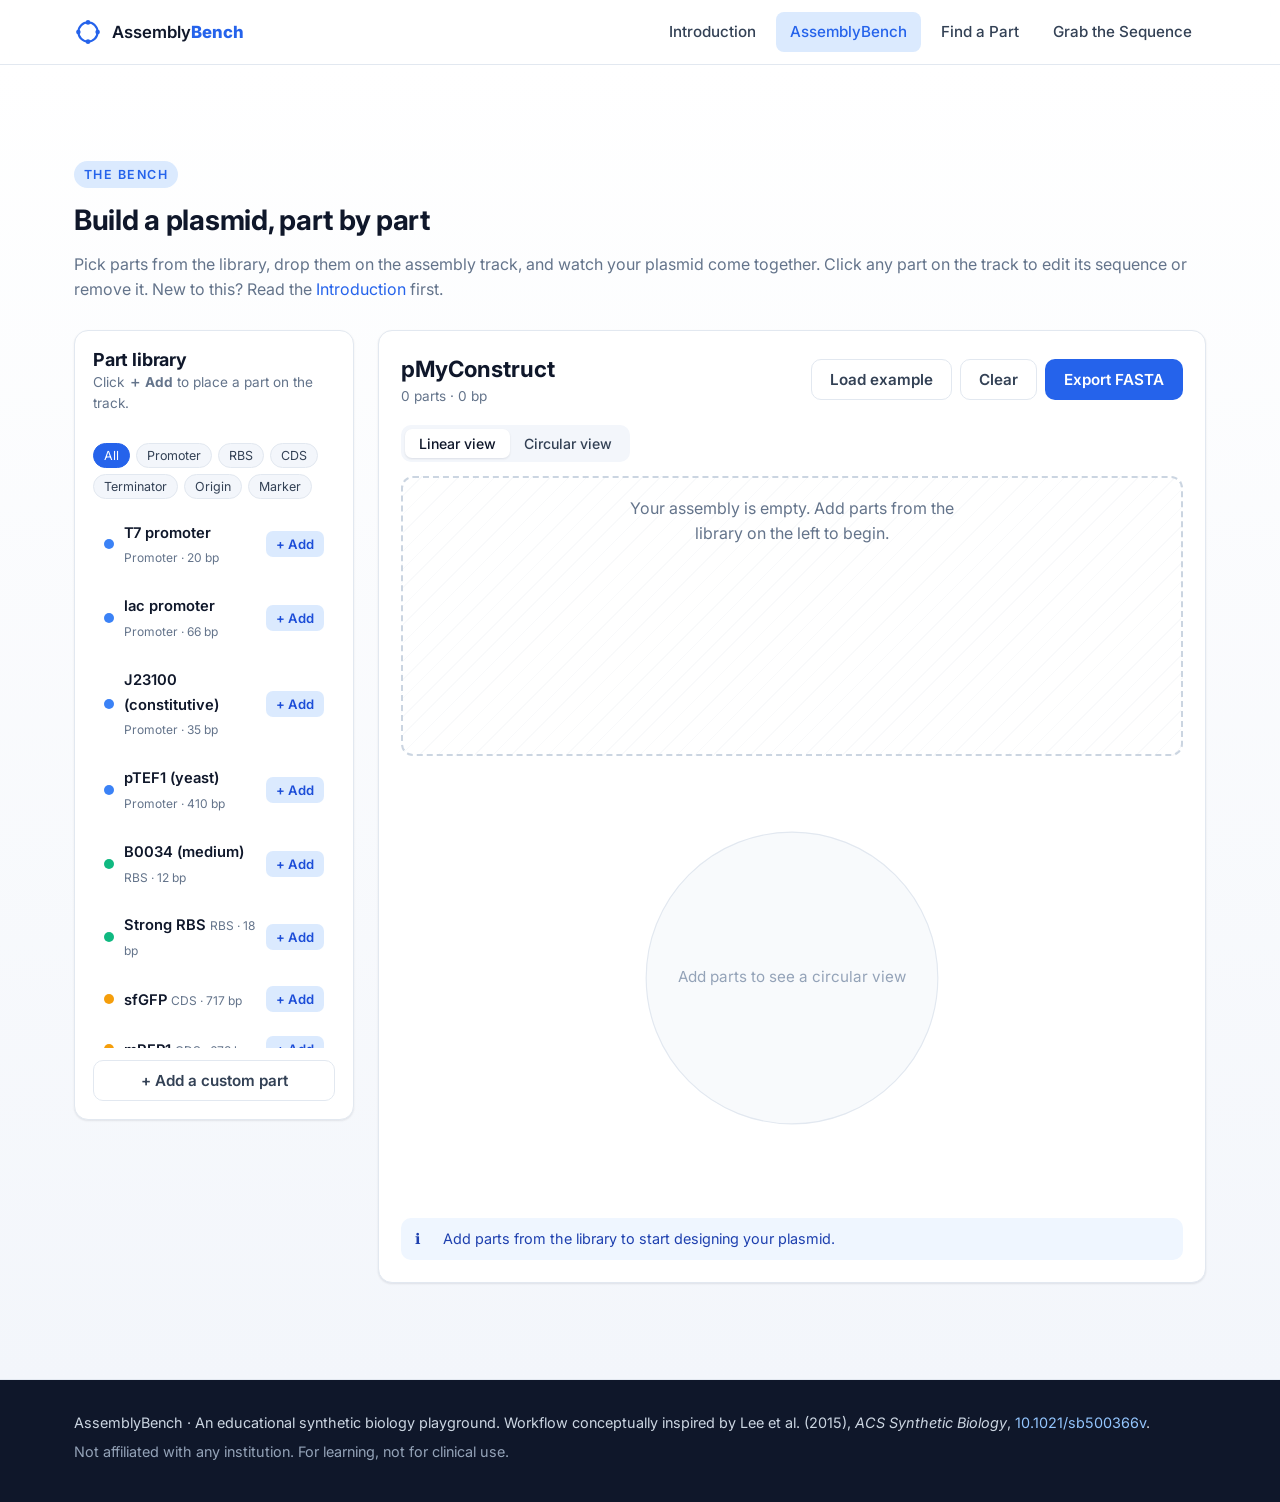
==== bench.html @ 72fb7388 "Split site into separate pages and show length in bp - Show plasmid length always in bp with a thous" ====
<!DOCTYPE html>
<html lang="en">
<head>
<meta charset="UTF-8" />
<meta name="viewport" content="width=device-width, initial-scale=1.0" />
<title>AssemblyBench — Build a plasmid</title>
<meta name="description" content="Interactive workspace for assembling a plasmid from genetic parts." />
<link rel="stylesheet" href="styles.css" />
<link rel="preconnect" href="https://fonts.googleapis.com" />
<link rel="preconnect" href="https://fonts.gstatic.com" crossorigin />
<link href="https://fonts.googleapis.com/css2?family=Inter:wght@400;500;600;700;800&family=JetBrains+Mono:wght@400;500&display=swap" rel="stylesheet" />
</head>
<body>

<header class="topnav" id="topnav">
  <div class="nav-inner">
    <a href="index.html" class="brand">
      <span class="brand-mark" aria-hidden="true">
        <svg viewBox="0 0 32 32" width="28" height="28">
          <circle cx="16" cy="16" r="11" fill="none" stroke="currentColor" stroke-width="2.5"/>
          <circle cx="16" cy="5" r="2.6" fill="currentColor"/>
          <circle cx="27" cy="16" r="2.6" fill="currentColor"/>
          <circle cx="16" cy="27" r="2.6" fill="currentColor"/>
          <circle cx="5" cy="16" r="2.6" fill="currentColor"/>
        </svg>
      </span>
      <span class="brand-text">Assembly<strong>Bench</strong></span>
    </a>
    <nav class="nav-links" aria-label="Primary">
      <a href="index.html">Introduction</a>
      <a href="bench.html" class="is-active">AssemblyBench</a>
      <a href="find.html">Find a Part</a>
      <a href="grab.html">Grab the Sequence</a>
    </nav>
    <button id="navToggle" class="nav-toggle" aria-label="Toggle menu" aria-expanded="false">
      <span></span><span></span><span></span>
    </button>
  </div>
</header>

<main>

<section class="section section-bench">
  <div class="container">
    <p class="eyebrow">The Bench</p>
    <h2>Build a plasmid, part by part</h2>
    <p class="muted">Pick parts from the library, drop them on the assembly track, and watch your plasmid come together. Click any part on the track to edit its sequence or remove it. New to this? Read the <a href="index.html">Introduction</a> first.</p>

    <div class="bench-grid">

      <aside class="bench-library" aria-label="Part library">
        <div class="library-head">
          <h3>Part library</h3>
          <p class="muted small">Click <strong>＋ Add</strong> to place a part on the track.</p>
        </div>
        <div class="library-filter">
          <button class="chip is-active" data-filter="all">All</button>
          <button class="chip" data-filter="promoter">Promoter</button>
          <button class="chip" data-filter="rbs">RBS</button>
          <button class="chip" data-filter="cds">CDS</button>
          <button class="chip" data-filter="terminator">Terminator</button>
          <button class="chip" data-filter="origin">Origin</button>
          <button class="chip" data-filter="resistance">Marker</button>
        </div>
        <ul class="library-list" id="libraryList"></ul>

        <button class="btn btn-ghost btn-block" id="addCustomBtn">+ Add a custom part</button>
      </aside>

      <section class="bench-workspace" aria-label="Assembly workspace">
        <div class="workspace-head">
          <div>
            <input id="plasmidName" class="plasmid-name" value="pMyConstruct" aria-label="Plasmid name" />
            <p class="muted small" id="plasmidStats">0 parts · 0 bp</p>
          </div>
          <div class="workspace-actions">
            <button class="btn btn-ghost" id="loadExampleBtn" title="Load a worked example">Load example</button>
            <button class="btn btn-ghost" id="clearBtn" title="Clear the track">Clear</button>
            <button class="btn btn-primary" id="exportBtn" title="Export as FASTA">Export FASTA</button>
          </div>
        </div>

        <div class="workspace-views">
          <button class="view-tab is-active" data-view="linear">Linear view</button>
          <button class="view-tab" data-view="circular">Circular view</button>
        </div>

        <div class="track-wrap" id="trackWrap">
          <div class="track" id="track" data-empty="true">
            <p class="track-empty">Your assembly is empty. Add parts from the library on the left to begin.</p>
          </div>
        </div>

        <div class="circular-wrap" id="circularWrap" hidden>
          <svg id="circularSvg" viewBox="-180 -180 360 360" role="img" aria-label="Circular plasmid view"></svg>
        </div>

        <div class="validator" id="validator" aria-live="polite"></div>
      </section>
    </div>
  </div>
</section>

</main>

<dialog id="partDialog" class="dialog">
  <form method="dialog" class="dialog-inner">
    <header class="dialog-head">
      <h3 id="dialogTitle">Part</h3>
      <button class="icon-btn" value="cancel" aria-label="Close" type="button" id="dialogClose">✕</button>
    </header>
    <div class="dialog-body">
      <label class="field">
        <span>Display name</span>
        <input id="dialogName" type="text" />
      </label>
      <label class="field">
        <span>Part type</span>
        <select id="dialogType">
          <option value="promoter">Promoter</option>
          <option value="rbs">RBS</option>
          <option value="cds">CDS (coding sequence)</option>
          <option value="terminator">Terminator</option>
          <option value="origin">Origin of replication</option>
          <option value="resistance">Resistance marker</option>
          <option value="other">Other / spacer</option>
        </select>
      </label>
      <label class="field">
        <span>DNA sequence (A/T/G/C, others ignored)</span>
        <textarea id="dialogSeq" rows="8" spellcheck="false" placeholder="Paste a FASTA or raw sequence. Headers (lines starting with &gt;) are stripped automatically."></textarea>
        <span class="field-hint" id="dialogSeqHint">0 bp</span>
      </label>
    </div>
    <footer class="dialog-foot">
      <button class="btn btn-danger" type="button" id="dialogDelete">Remove from track</button>
      <span class="spacer"></span>
      <button class="btn btn-ghost" type="button" id="dialogCancel">Cancel</button>
      <button class="btn btn-primary" type="button" id="dialogSave">Save</button>
    </footer>
  </form>
</dialog>

<footer class="site-footer">
  <div class="container footer-inner">
    <p>
      AssemblyBench · An educational synthetic biology playground.
      Workflow conceptually inspired by Lee et&nbsp;al. (2015), <em>ACS Synthetic Biology</em>,
      <a href="https://pubs.acs.org/doi/10.1021/sb500366v" target="_blank" rel="noopener">10.1021/sb500366v</a>.
    </p>
    <p class="muted small">Not affiliated with any institution. For learning, not for clinical use.</p>
  </div>
</footer>

<div id="tooltip" class="tooltip" role="tooltip"></div>

<script src="nav.js"></script>
<script src="parts.js"></script>
<script src="app.js"></script>
</body>
</html>
---- styles.css ----
/* ==========================================================
   AssemblyBench — Styles
   ========================================================== */

:root {
  --bg: #fbfcfe;
  --bg-soft: #f3f6fb;
  --bg-card: #ffffff;
  --ink: #0f172a;
  --ink-2: #334155;
  --muted: #64748b;
  --line: #e2e8f0;
  --line-2: #cbd5e1;

  --brand: #2563eb;
  --brand-dark: #1d4ed8;
  --brand-soft: #dbeafe;
  --accent: #14b8a6;

  --promoter: #3b82f6;
  --rbs: #10b981;
  --cds: #f59e0b;
  --terminator: #ef4444;
  --origin: #8b5cf6;
  --resistance: #06b6d4;
  --other: #94a3b8;

  --shadow-sm: 0 1px 2px rgba(15,23,42,.06), 0 1px 3px rgba(15,23,42,.04);
  --shadow-md: 0 4px 10px rgba(15,23,42,.06), 0 2px 6px rgba(15,23,42,.04);
  --shadow-lg: 0 18px 40px -10px rgba(15,23,42,.18), 0 6px 16px rgba(15,23,42,.06);

  --radius: 14px;
  --radius-sm: 10px;

  --font-sans: 'Inter', system-ui, -apple-system, 'Segoe UI', Roboto, sans-serif;
  --font-mono: 'JetBrains Mono', ui-monospace, SFMono-Regular, Menlo, monospace;
}

* { box-sizing: border-box; }
html, body { margin: 0; padding: 0; }
html { scroll-behavior: smooth; scroll-padding-top: 72px; }

body {
  font-family: var(--font-sans);
  color: var(--ink);
  background: var(--bg);
  line-height: 1.55;
  -webkit-font-smoothing: antialiased;
}

a { color: var(--brand); text-decoration: none; }
a:hover { text-decoration: underline; }

h1, h2, h3, h4 { font-weight: 700; letter-spacing: -0.01em; line-height: 1.2; color: var(--ink); }
h1 { font-size: clamp(2rem, 3.6vw, 3rem); margin: 0 0 1rem; letter-spacing: -0.02em; }
h2 { font-size: clamp(1.6rem, 2.2vw, 2.1rem); margin: 0 0 .9rem; }
h3 { font-size: 1.12rem; margin: 0 0 .4rem; }
h4 { font-size: .95rem; margin: 0 0 .25rem; }
p { margin: 0 0 .9rem; color: var(--ink-2); }
.muted { color: var(--muted); }
.small { font-size: .85rem; }

code, pre { font-family: var(--font-mono); font-size: .9em; }
code { background: var(--bg-soft); padding: 1px 6px; border-radius: 5px; }

.container { max-width: 1180px; margin: 0 auto; padding: 0 24px; }

.eyebrow {
  display: inline-block;
  font-size: .78rem;
  font-weight: 600;
  letter-spacing: .12em;
  text-transform: uppercase;
  color: var(--brand);
  background: var(--brand-soft);
  padding: 4px 10px;
  border-radius: 999px;
  margin: 0 0 1rem;
}

/* ============ NAV ============ */
.topnav {
  position: sticky;
  top: 0;
  z-index: 50;
  background: rgba(255,255,255,.85);
  backdrop-filter: saturate(180%) blur(10px);
  -webkit-backdrop-filter: saturate(180%) blur(10px);
  border-bottom: 1px solid var(--line);
}
.nav-inner {
  max-width: 1180px;
  margin: 0 auto;
  padding: 12px 24px;
  display: flex;
  align-items: center;
  gap: 24px;
}
.brand {
  display: inline-flex;
  align-items: center;
  gap: 10px;
  color: var(--ink);
  font-weight: 600;
  font-size: 1.05rem;
}
.brand:hover { text-decoration: none; }
.brand-mark { color: var(--brand); display: inline-flex; }
.brand-text strong { color: var(--brand); font-weight: 800; }
.nav-links {
  margin-left: auto;
  display: flex;
  gap: 6px;
  flex-wrap: wrap;
}
.nav-links a {
  color: var(--ink-2);
  padding: 8px 14px;
  border-radius: 8px;
  font-weight: 500;
  font-size: .95rem;
}
.nav-links a:hover { background: var(--bg-soft); text-decoration: none; color: var(--ink); }
.nav-links a.is-active { color: var(--brand); background: var(--brand-soft); }

.nav-toggle {
  display: none;
  background: none;
  border: 0;
  width: 40px;
  height: 40px;
  flex-direction: column;
  justify-content: center;
  gap: 5px;
  cursor: pointer;
  padding: 0 8px;
}
.nav-toggle span { display: block; height: 2px; background: var(--ink); border-radius: 2px; }

@media (max-width: 820px) {
  .nav-toggle { display: inline-flex; margin-left: auto; }
  .nav-links {
    position: absolute;
    top: 100%;
    left: 0;
    right: 0;
    background: #fff;
    flex-direction: column;
    gap: 0;
    padding: 8px 16px 14px;
    border-bottom: 1px solid var(--line);
    display: none;
  }
  .nav-links.is-open { display: flex; }
  .nav-links a { padding: 10px 12px; }
}

/* ============ SECTIONS ============ */
.section {
  padding: 96px 0;
  border-bottom: 1px solid var(--line);
}
.section-soft { background: var(--bg-soft); }
.section-intro {
  padding-top: 64px;
  background:
    radial-gradient(1200px 600px at 80% -10%, #e9f1ff 0%, transparent 60%),
    radial-gradient(900px 500px at 0% 0%, #e6fbf4 0%, transparent 60%),
    #fbfcfe;
}

.lede { font-size: 1.15rem; max-width: 720px; color: var(--ink-2); }

.hero-cta {
  display: flex;
  gap: 12px;
  margin: 24px 0 56px;
  flex-wrap: wrap;
}

/* Hero figure (the workflow row) */
.hero-figure {
  display: grid;
  grid-template-columns: 1fr auto 1fr auto 1fr auto 1fr;
  align-items: stretch;
  gap: 14px;
  padding: 28px;
  background: #fff;
  border: 1px solid var(--line);
  border-radius: 18px;
  box-shadow: var(--shadow-md);
}
.flow-step {
  display: flex;
  flex-direction: column;
  align-items: flex-start;
  text-align: left;
  padding: 8px 4px;
}
.flow-dot {
  width: 32px;
  height: 32px;
  border-radius: 50%;
  background: var(--brand);
  color: #fff;
  font-weight: 700;
  font-size: .9rem;
  display: inline-flex;
  align-items: center;
  justify-content: center;
  margin-bottom: 10px;
}
.flow-step h4 { font-size: 1rem; }
.flow-step p { font-size: .9rem; color: var(--muted); margin: 0; }
.flow-arrow {
  display: flex;
  align-items: center;
  justify-content: center;
  color: var(--line-2);
  font-size: 1.5rem;
  font-weight: 300;
}
.figure-caption {
  margin: 14px 0 0;
  font-size: .85rem;
  color: var(--muted);
}

@media (max-width: 820px) {
  .hero-figure { grid-template-columns: 1fr; }
  .flow-arrow { transform: rotate(90deg); }
}

/* ============ BUTTONS ============ */
.btn {
  display: inline-flex;
  align-items: center;
  justify-content: center;
  gap: 8px;
  padding: 10px 18px;
  border-radius: 10px;
  font-weight: 600;
  font-size: .95rem;
  border: 1px solid transparent;
  cursor: pointer;
  font-family: inherit;
  transition: transform .04s ease, box-shadow .15s ease, background .15s ease, color .15s ease;
  background: transparent;
  color: var(--ink);
}
.btn:active { transform: translateY(1px); }
.btn-primary {
  background: var(--brand);
  color: #fff;
}
.btn-primary:hover { background: var(--brand-dark); text-decoration: none; }
.btn-ghost {
  background: #fff;
  border-color: var(--line);
  color: var(--ink-2);
}
.btn-ghost:hover { background: var(--bg-soft); color: var(--ink); text-decoration: none; }
.btn-danger {
  background: #fee2e2;
  color: #b91c1c;
  border-color: #fecaca;
}
.btn-danger:hover { background: #fecaca; }
.btn-block { width: 100%; }

.icon-btn {
  background: transparent;
  border: 0;
  font-size: 1.1rem;
  color: var(--muted);
  cursor: pointer;
  width: 32px;
  height: 32px;
  border-radius: 8px;
}
.icon-btn:hover { background: var(--bg-soft); color: var(--ink); }

/* ============ GRIDS ============ */
.grid-2 {
  display: grid;
  grid-template-columns: 1.05fr 1fr;
  gap: 56px;
  align-items: center;
}
@media (max-width: 900px) { .grid-2 { grid-template-columns: 1fr; gap: 32px; } }

.plasmid-illustration {
  background: #fff;
  border: 1px solid var(--line);
  border-radius: 20px;
  padding: 18px;
  box-shadow: var(--shadow-md);
  aspect-ratio: 1 / 1;
  max-width: 440px;
  margin-left: auto;
}

/* Part cards */
.part-grid {
  display: grid;
  grid-template-columns: repeat(auto-fill, minmax(220px, 1fr));
  gap: 18px;
  margin-top: 28px;
}
.part-card {
  background: #fff;
  border: 1px solid var(--line);
  border-radius: var(--radius);
  padding: 20px;
  position: relative;
  transition: transform .12s ease, box-shadow .15s ease, border-color .15s ease;
  overflow: hidden;
}
.part-card:hover {
  transform: translateY(-2px);
  border-color: var(--line-2);
  box-shadow: var(--shadow-md);
}
.part-card .part-swatch {
  width: 36px;
  height: 6px;
  border-radius: 999px;
  background: var(--c, var(--brand));
  margin-bottom: 12px;
}
.part-card h3 { margin-bottom: 2px; }
.part-tag {
  display: inline-block;
  font-size: .78rem;
  color: var(--muted);
  margin: 0 0 .6rem;
}
.part-card p:last-child { margin-bottom: 0; font-size: .92rem; }

/* ============ BENCH ============ */
.section-bench { background: linear-gradient(180deg, #fff 0%, var(--bg-soft) 100%); }

.bench-grid {
  display: grid;
  grid-template-columns: 280px 1fr;
  gap: 24px;
  margin-top: 28px;
}
@media (max-width: 980px) { .bench-grid { grid-template-columns: 1fr; } }

.bench-library {
  background: #fff;
  border: 1px solid var(--line);
  border-radius: var(--radius);
  padding: 18px;
  box-shadow: var(--shadow-sm);
  position: sticky;
  top: 80px;
  align-self: start;
  max-height: calc(100vh - 110px);
  display: flex;
  flex-direction: column;
}
@media (max-width: 980px) { .bench-library { position: static; max-height: none; } }
.library-head h3 { margin: 0 0 2px; }
.library-filter {
  display: flex;
  gap: 6px;
  flex-wrap: wrap;
  margin: 14px 0 12px;
}
.chip {
  background: var(--bg-soft);
  border: 1px solid var(--line);
  color: var(--ink-2);
  font-size: .78rem;
  padding: 4px 10px;
  border-radius: 999px;
  cursor: pointer;
  font-family: inherit;
}
.chip:hover { border-color: var(--line-2); color: var(--ink); }
.chip.is-active { background: var(--brand); color: #fff; border-color: var(--brand); }

.library-list {
  list-style: none;
  margin: 0;
  padding: 0;
  overflow-y: auto;
  flex: 1;
  display: flex;
  flex-direction: column;
  gap: 6px;
}
.library-item {
  display: flex;
  align-items: center;
  gap: 10px;
  padding: 8px 10px;
  border-radius: 10px;
  border: 1px solid transparent;
  cursor: default;
}
.library-item:hover { background: var(--bg-soft); }
.library-item .li-swatch {
  width: 10px;
  height: 10px;
  border-radius: 50%;
  background: var(--c);
  flex: 0 0 auto;
}
.library-item .li-text { flex: 1; min-width: 0; }
.library-item .li-name { font-weight: 600; font-size: .92rem; line-height: 1.2; }
.library-item .li-meta { font-size: .75rem; color: var(--muted); }
.library-item button {
  background: var(--brand-soft);
  color: var(--brand-dark);
  border: 0;
  font-size: .82rem;
  font-weight: 600;
  padding: 5px 10px;
  border-radius: 7px;
  cursor: pointer;
  font-family: inherit;
}
.library-item button:hover { background: var(--brand); color: #fff; }

#addCustomBtn { margin-top: 12px; }

/* Workspace */
.bench-workspace {
  background: #fff;
  border: 1px solid var(--line);
  border-radius: var(--radius);
  padding: 22px;
  box-shadow: var(--shadow-sm);
  min-height: 480px;
  display: flex;
  flex-direction: column;
}
.workspace-head {
  display: flex;
  align-items: center;
  gap: 16px;
  margin-bottom: 18px;
}
.workspace-head > div:first-child { flex: 1; min-width: 0; }
.plasmid-name {
  font-family: inherit;
  font-size: 1.4rem;
  font-weight: 700;
  border: 0;
  outline: 0;
  width: 100%;
  background: transparent;
  color: var(--ink);
  padding: 2px 0;
  border-bottom: 2px dashed transparent;
}
.plasmid-name:hover, .plasmid-name:focus { border-bottom-color: var(--line-2); }
#plasmidStats { margin: 0; font-size: .85rem; }
.workspace-actions { display: flex; gap: 8px; flex-wrap: wrap; }

.workspace-views {
  display: inline-flex;
  background: var(--bg-soft);
  border-radius: 10px;
  padding: 4px;
  margin-bottom: 14px;
  width: max-content;
}
.view-tab {
  background: transparent;
  border: 0;
  padding: 6px 14px;
  border-radius: 7px;
  font-family: inherit;
  font-size: .88rem;
  font-weight: 500;
  color: var(--ink-2);
  cursor: pointer;
}
.view-tab.is-active { background: #fff; color: var(--ink); box-shadow: var(--shadow-sm); }

/* Linear track */
.track-wrap { flex: 1; min-height: 0; }
.track {
  border: 2px dashed var(--line-2);
  border-radius: 12px;
  background:
    repeating-linear-gradient(135deg, transparent 0 12px, rgba(148,163,184,.06) 12px 13px),
    #fff;
  min-height: 280px;
  padding: 18px;
  display: flex;
  flex-wrap: wrap;
  gap: 10px;
  align-content: flex-start;
  align-items: center;
  transition: background .15s ease, border-color .15s ease;
}
.track[data-empty="true"] {
  align-items: center;
  justify-content: center;
}
.track.is-drop-target {
  border-color: var(--brand);
  background:
    repeating-linear-gradient(135deg, transparent 0 12px, rgba(37,99,235,.08) 12px 13px),
    #fff;
}
.track-empty {
  color: var(--muted);
  text-align: center;
  margin: 0;
  max-width: 360px;
}

.track-part {
  position: relative;
  display: inline-flex;
  align-items: center;
  gap: 6px;
  padding: 8px 14px 8px 8px;
  background: #fff;
  border: 1.5px solid var(--c);
  border-left: 6px solid var(--c);
  border-radius: 10px;
  cursor: grab;
  font-size: .9rem;
  font-weight: 500;
  color: var(--ink);
  box-shadow: var(--shadow-sm);
  transition: transform .08s ease, box-shadow .12s ease;
  user-select: none;
}
.track-part:hover {
  transform: translateY(-1px);
  box-shadow: var(--shadow-md);
}
.track-part .tp-arrow {
  display: inline-block;
  width: 8px;
  height: 8px;
  border-top: 2px solid var(--c);
  border-right: 2px solid var(--c);
  transform: rotate(45deg);
  margin-left: 6px;
}
.track-part.dragging { opacity: .5; }
.track-part .tp-type {
  font-size: .68rem;
  text-transform: uppercase;
  letter-spacing: .08em;
  color: var(--c);
  font-weight: 700;
  margin-right: 4px;
}
.track-part .tp-bp {
  font-family: var(--font-mono);
  font-size: .72rem;
  color: var(--muted);
  margin-left: 6px;
}

.track-divider {
  align-self: stretch;
  width: 2px;
  background: var(--line);
  margin: 4px 2px;
  border-radius: 1px;
}

/* Circular view */
.circular-wrap {
  display: flex;
  align-items: center;
  justify-content: center;
  min-height: 320px;
  padding: 12px;
}
#circularSvg { max-width: 420px; width: 100%; height: auto; }

/* Validator */
.validator {
  margin-top: 18px;
  display: flex;
  flex-direction: column;
  gap: 8px;
}
.v-row {
  display: flex;
  gap: 10px;
  align-items: flex-start;
  padding: 10px 14px;
  border-radius: 10px;
  font-size: .9rem;
}
.v-row .v-ico { flex: 0 0 18px; font-weight: 800; }
.v-ok      { background: #ecfdf5; color: #065f46; }
.v-warn    { background: #fff7ed; color: #9a3412; }
.v-err     { background: #fef2f2; color: #991b1b; }
.v-info    { background: #eff6ff; color: #1e40af; }

/* ============ RESOURCES ============ */
.resource-grid {
  display: grid;
  grid-template-columns: repeat(auto-fill, minmax(260px, 1fr));
  gap: 18px;
  margin-top: 28px;
}
.resource-card {
  background: #fff;
  border: 1px solid var(--line);
  border-radius: var(--radius);
  padding: 22px;
  display: flex;
  flex-direction: column;
  gap: 6px;
  color: var(--ink);
  transition: transform .12s ease, box-shadow .15s ease, border-color .15s ease;
}
.resource-card:hover {
  text-decoration: none;
  transform: translateY(-2px);
  border-color: var(--line-2);
  box-shadow: var(--shadow-md);
}
.resource-mark {
  width: 44px; height: 44px;
  border-radius: 12px;
  background: var(--c);
  color: #fff;
  display: inline-flex;
  align-items: center;
  justify-content: center;
  font-weight: 800;
  font-size: .82rem;
  letter-spacing: .04em;
  margin-bottom: 8px;
}
.resource-card h3 { margin: 0; }
.resource-tag { color: var(--muted); font-size: .85rem; margin: 0 0 .4rem; }
.resource-card p:not(.resource-tag) { font-size: .92rem; color: var(--ink-2); margin: 0 0 .4rem; }
.resource-when { font-size: .8rem; color: var(--muted); margin-top: auto; padding-top: 8px; }

.callout {
  margin-top: 36px;
  padding: 18px 22px;
  background: #fff;
  border: 1px solid var(--line);
  border-left: 4px solid var(--brand);
  border-radius: 10px;
  color: var(--ink-2);
  font-size: .95rem;
}
.callout-soft {
  background: var(--bg-soft);
  border-left-color: var(--accent);
}

/* ============ STEPS ============ */
.steps {
  list-style: none;
  padding: 0;
  margin: 32px 0 0;
  display: flex;
  flex-direction: column;
  gap: 22px;
}
.step {
  display: grid;
  grid-template-columns: 56px 1fr;
  gap: 18px;
  background: #fff;
  border: 1px solid var(--line);
  border-radius: var(--radius);
  padding: 22px;
  box-shadow: var(--shadow-sm);
}
.step-num {
  width: 44px; height: 44px;
  border-radius: 50%;
  background: var(--brand-soft);
  color: var(--brand-dark);
  font-weight: 800;
  display: inline-flex;
  align-items: center;
  justify-content: center;
  font-size: 1.1rem;
}
.step-body h3 { margin-bottom: .3rem; }
.code-block {
  margin: 12px 0;
  background: #0f172a;
  color: #e2e8f0;
  border-radius: 10px;
  padding: 14px 16px;
  overflow-x: auto;
  font-family: var(--font-mono);
  font-size: .82rem;
  line-height: 1.55;
}
.code-block pre { margin: 0; }
.mistake-list {
  list-style: none;
  padding: 0;
  margin: 6px 0 12px;
  display: flex;
  flex-direction: column;
  gap: 6px;
}
.mistake-list li {
  font-family: var(--font-mono);
  font-size: .82rem;
  background: var(--bg-soft);
  padding: 6px 10px;
  border-radius: 6px;
}
.mistake-list .bad  { color: #b91c1c; font-weight: 700; margin-right: 6px; }
.mistake-list .good { color: #047857; font-weight: 700; margin-right: 6px; }

/* ============ DIALOG ============ */
.dialog {
  border: 0;
  border-radius: 16px;
  padding: 0;
  width: min(560px, 92vw);
  box-shadow: var(--shadow-lg);
  background: #fff;
}
.dialog::backdrop { background: rgba(15,23,42,.45); backdrop-filter: blur(2px); }
.dialog-inner { display: flex; flex-direction: column; }
.dialog-head {
  display: flex;
  align-items: center;
  padding: 16px 18px;
  border-bottom: 1px solid var(--line);
}
.dialog-head h3 { margin: 0; flex: 1; }
.dialog-body {
  padding: 18px;
  display: flex;
  flex-direction: column;
  gap: 14px;
}
.dialog-foot {
  display: flex;
  gap: 8px;
  align-items: center;
  padding: 14px 18px;
  border-top: 1px solid var(--line);
  background: var(--bg-soft);
  border-radius: 0 0 16px 16px;
}
.dialog-foot .spacer { flex: 1; }

.field { display: flex; flex-direction: column; gap: 6px; }
.field > span { font-size: .85rem; font-weight: 600; color: var(--ink-2); }
.field input, .field select, .field textarea {
  font-family: inherit;
  font-size: .95rem;
  padding: 10px 12px;
  border: 1px solid var(--line-2);
  border-radius: 8px;
  background: #fff;
  color: var(--ink);
  outline: none;
  transition: border-color .15s ease, box-shadow .15s ease;
}
.field textarea { font-family: var(--font-mono); font-size: .85rem; resize: vertical; }
.field input:focus, .field select:focus, .field textarea:focus {
  border-color: var(--brand);
  box-shadow: 0 0 0 3px rgba(37,99,235,.15);
}
.field-hint { font-size: .8rem; color: var(--muted); }

/* ============ TOOLTIP ============ */
.tooltip {
  position: fixed;
  z-index: 100;
  background: #0f172a;
  color: #fff;
  font-size: .82rem;
  line-height: 1.45;
  padding: 8px 12px;
  border-radius: 8px;
  max-width: 260px;
  box-shadow: var(--shadow-lg);
  pointer-events: none;
  opacity: 0;
  transform: translateY(-4px);
  transition: opacity .12s ease, transform .12s ease;
}
.tooltip.is-visible { opacity: 1; transform: translateY(0); }

/* ============ FOOTER ============ */
.site-footer {
  padding: 32px 0;
  background: #0f172a;
  color: #cbd5e1;
}
.site-footer p { color: #cbd5e1; margin: 0 0 .4rem; font-size: .9rem; }
.site-footer a { color: #93c5fd; }
.site-footer .muted { color: #94a3b8; }
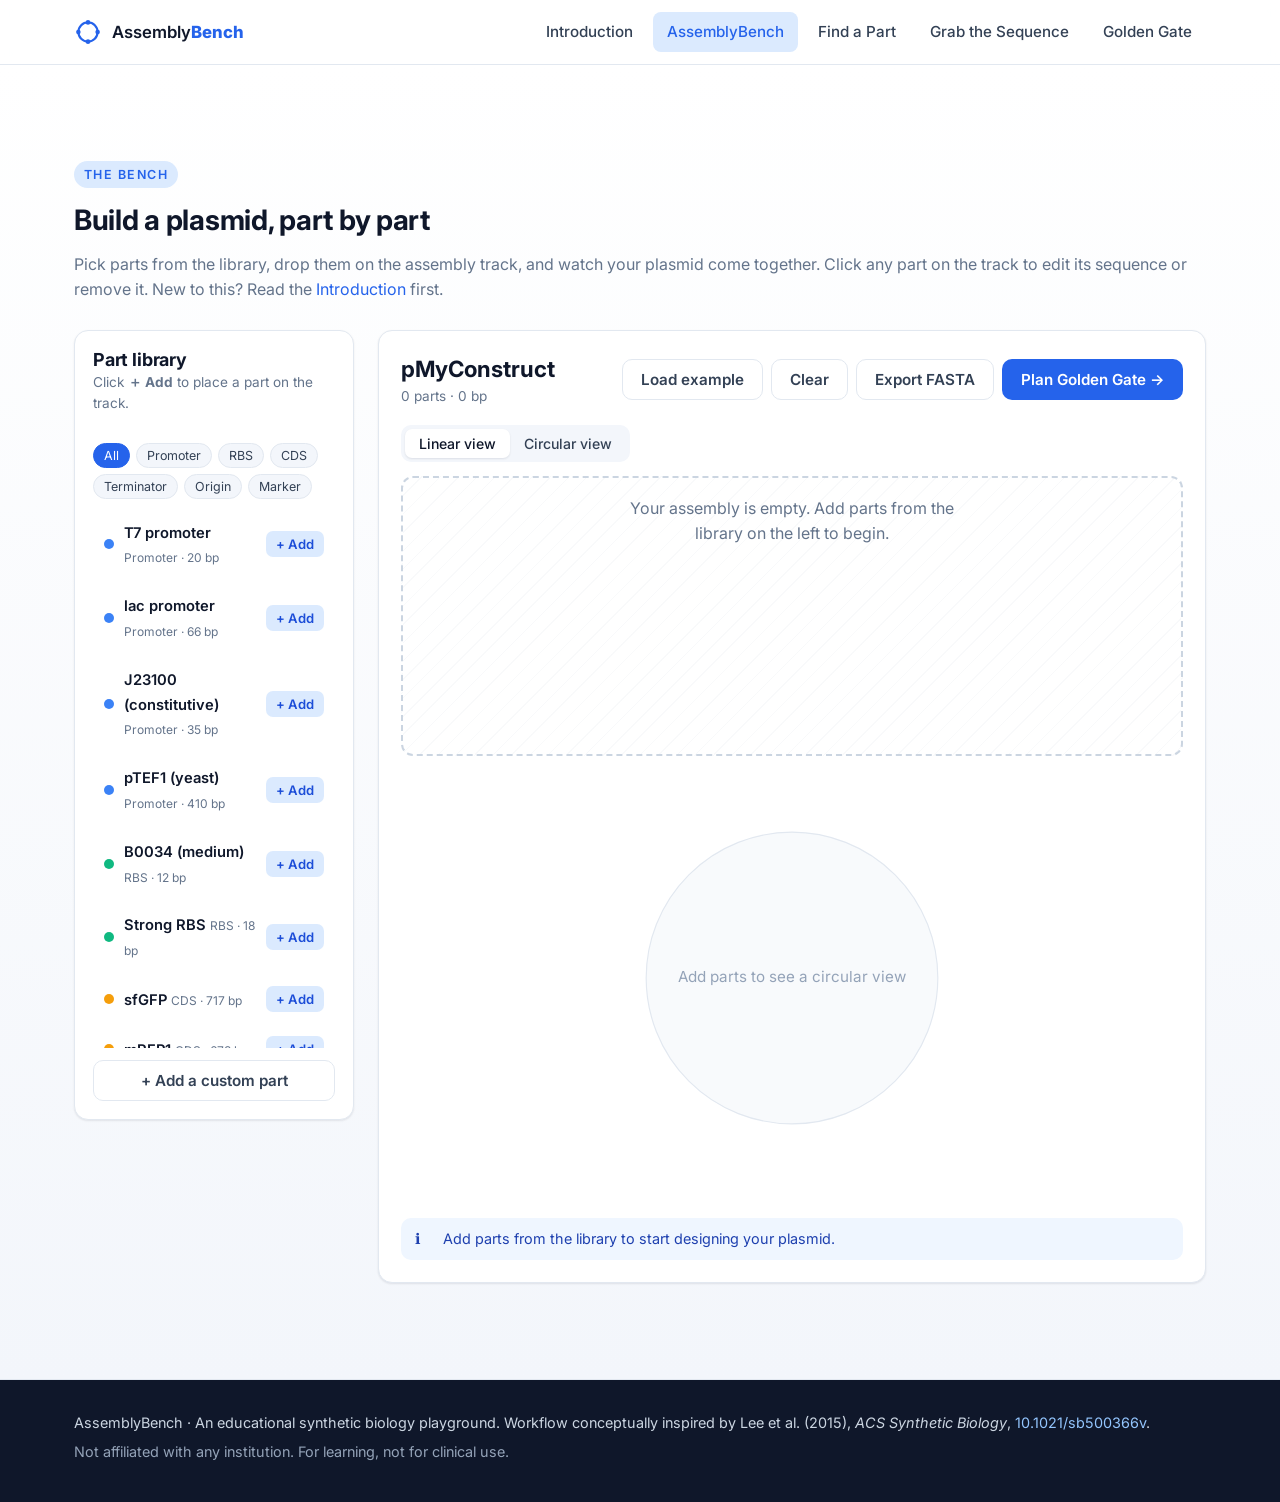
==== commit 2cb72fb9: "Add Golden Gate planner page A scientist-facing companion to the Bench. Hand-off works through local" ====
--- a/bench.html
+++ b/bench.html
@@ -31,6 +31,7 @@
       <a href="bench.html" class="is-active">AssemblyBench</a>
       <a href="find.html">Find a Part</a>
       <a href="grab.html">Grab the Sequence</a>
+      <a href="goldengate.html">Golden Gate</a>
     </nav>
     <button id="navToggle" class="nav-toggle" aria-label="Toggle menu" aria-expanded="false">
       <span></span><span></span><span></span>
@@ -76,7 +77,8 @@
           <div class="workspace-actions">
             <button class="btn btn-ghost" id="loadExampleBtn" title="Load a worked example">Load example</button>
             <button class="btn btn-ghost" id="clearBtn" title="Clear the track">Clear</button>
-            <button class="btn btn-primary" id="exportBtn" title="Export as FASTA">Export FASTA</button>
+            <button class="btn btn-ghost" id="exportBtn" title="Export as FASTA">Export FASTA</button>
+            <button class="btn btn-primary" id="planGGBtn" title="Plan a Golden Gate assembly for this design">Plan Golden Gate →</button>
           </div>
         </div>
 
--- a/styles.css
+++ b/styles.css
@@ -803,3 +803,218 @@
 .site-footer p { color: #cbd5e1; margin: 0 0 .4rem; font-size: .9rem; }
 .site-footer a { color: #93c5fd; }
 .site-footer .muted { color: #94a3b8; }
+
+/* ============ GOLDEN GATE PLANNER ============ */
+.gg-controls {
+  margin-top: 22px;
+  display: grid;
+  grid-template-columns: 1fr 1fr auto;
+  gap: 14px;
+  background: #fff;
+  border: 1px solid var(--line);
+  border-radius: var(--radius);
+  padding: 16px;
+  box-shadow: var(--shadow-sm);
+}
+@media (max-width: 820px) { .gg-controls { grid-template-columns: 1fr; } }
+.gg-control { display: flex; flex-direction: column; gap: 6px; min-width: 0; }
+.gg-control label { font-size: .85rem; color: var(--ink-2); }
+.gg-control-actions { flex-direction: row; align-items: end; gap: 8px; flex-wrap: wrap; }
+.gg-select {
+  font-family: inherit;
+  font-size: .95rem;
+  padding: 8px 10px;
+  border: 1px solid var(--line-2);
+  border-radius: 8px;
+  background: #fff;
+  color: var(--ink);
+  outline: 0;
+}
+.gg-select:focus { border-color: var(--brand); box-shadow: 0 0 0 3px rgba(37,99,235,.15); }
+
+.gg-summary {
+  display: flex;
+  align-items: center;
+  gap: 20px;
+  background: #fff;
+  border: 1px solid var(--line);
+  border-radius: var(--radius);
+  padding: 18px 22px;
+  box-shadow: var(--shadow-sm);
+}
+.gg-summary > div:first-child { flex: 1; min-width: 0; }
+.gg-enzyme-pill {
+  font-family: var(--font-mono);
+  font-weight: 700;
+  font-size: 1.1rem;
+  padding: 8px 16px;
+  border-radius: 999px;
+  background: var(--brand-soft);
+  color: var(--brand-dark);
+  letter-spacing: .04em;
+}
+.gg-enzyme-pill[data-enzyme="BsmBI"] { background: #fef3c7; color: #92400e; }
+
+/* Junction map */
+.gg-junctions {
+  margin-top: 14px;
+  display: flex;
+  flex-wrap: wrap;
+  align-items: stretch;
+  gap: 8px;
+}
+.gg-junction {
+  display: inline-flex;
+  flex-direction: column;
+  align-items: center;
+  justify-content: center;
+  min-width: 64px;
+  padding: 6px 10px;
+}
+.gg-junction-oh {
+  font-family: var(--font-mono);
+  font-size: .82rem;
+  font-weight: 700;
+  background: #0f172a;
+  color: #fef9c3;
+  padding: 4px 8px;
+  border-radius: 6px;
+  letter-spacing: .12em;
+}
+.gg-junction-cap {
+  font-size: .68rem;
+  color: var(--muted);
+  margin-top: 4px;
+}
+.gg-jpart {
+  display: inline-flex;
+  flex-direction: column;
+  gap: 4px;
+  padding: 10px 14px;
+  background: #fff;
+  border: 1.5px solid var(--c);
+  border-left: 6px solid var(--c);
+  border-radius: 10px;
+  font-size: .92rem;
+  box-shadow: var(--shadow-sm);
+  min-width: 180px;
+}
+.gg-jpart.has-error { background: #fef2f2; }
+.gg-jpart-type {
+  font-size: .68rem;
+  text-transform: uppercase;
+  letter-spacing: .08em;
+  color: var(--c);
+  font-weight: 700;
+}
+.gg-jpart-bp {
+  font-family: var(--font-mono);
+  font-size: .75rem;
+  color: var(--muted);
+}
+.gg-flag {
+  display: inline-block;
+  margin-top: 4px;
+  font-size: .75rem;
+  color: #b91c1c;
+  background: #fee2e2;
+  padding: 2px 8px;
+  border-radius: 999px;
+  font-weight: 600;
+}
+
+/* Primer table */
+.gg-table-wrap { overflow-x: auto; margin-top: 14px; border: 1px solid var(--line); border-radius: var(--radius); background: #fff; }
+.gg-table {
+  width: 100%;
+  border-collapse: collapse;
+  font-size: .88rem;
+}
+.gg-table thead th {
+  background: var(--bg-soft);
+  text-align: left;
+  padding: 10px 12px;
+  font-size: .8rem;
+  font-weight: 600;
+  color: var(--ink-2);
+  border-bottom: 1px solid var(--line);
+  white-space: nowrap;
+}
+.gg-table tbody td {
+  padding: 10px 12px;
+  border-bottom: 1px solid var(--line);
+  vertical-align: top;
+}
+.gg-table tbody tr:last-child td { border-bottom: 0; }
+.gg-table code {
+  font-size: .8rem;
+  background: var(--bg-soft);
+  padding: 4px 8px;
+  border-radius: 6px;
+  word-break: break-all;
+  display: inline-block;
+  max-width: 360px;
+}
+#ggCopyPrimersBtn { margin-top: 12px; }
+
+/* Scan */
+.gg-scan { display: flex; flex-direction: column; gap: 8px; margin-top: 12px; }
+.gg-scan-row {
+  display: grid;
+  grid-template-columns: 22px 1fr 3fr;
+  gap: 10px;
+  align-items: baseline;
+  padding: 10px 14px;
+  border-radius: 10px;
+  font-size: .92rem;
+}
+.gg-scan-row.is-ok  { background: #ecfdf5; color: #065f46; }
+.gg-scan-row.is-bad { background: #fef2f2; color: #991b1b; }
+.gg-scan-ico { font-weight: 800; }
+.gg-scan-name { font-weight: 600; }
+
+/* Protocol */
+.gg-protocol {
+  margin-top: 14px;
+  display: grid;
+  grid-template-columns: repeat(auto-fit, minmax(280px, 1fr));
+  gap: 16px;
+}
+.gg-protocol-card {
+  background: #fff;
+  border: 1px solid var(--line);
+  border-radius: var(--radius);
+  padding: 18px 20px;
+  box-shadow: var(--shadow-sm);
+}
+.gg-protocol-card h4 { margin: 0 0 10px; }
+.gg-recipe { width: 100%; border-collapse: collapse; font-size: .9rem; }
+.gg-recipe td { padding: 6px 0; border-bottom: 1px dashed var(--line); color: var(--ink-2); }
+.gg-recipe td:last-child { text-align: right; font-family: var(--font-mono); color: var(--ink); white-space: nowrap; }
+.gg-recipe tr:last-child td { border-bottom: 0; }
+.gg-cycle, .gg-protocol-card ol {
+  margin: 0;
+  padding-left: 18px;
+  color: var(--ink-2);
+  font-size: .92rem;
+}
+.gg-cycle li, .gg-protocol-card ol li { margin-bottom: 6px; }
+.gg-cycle ul { padding-left: 18px; margin-top: 4px; }
+
+/* Final sequence */
+.gg-final-stats {
+  font-family: var(--font-mono);
+  font-size: .85rem;
+  color: var(--muted);
+  margin: 10px 0;
+}
+#ggFinalSeq {
+  max-height: 280px;
+  overflow: auto;
+  white-space: pre-wrap;
+  word-break: break-all;
+  font-size: .78rem;
+  margin: 0;
+}
+#ggDownloadFastaBtn { margin-top: 12px; }
+
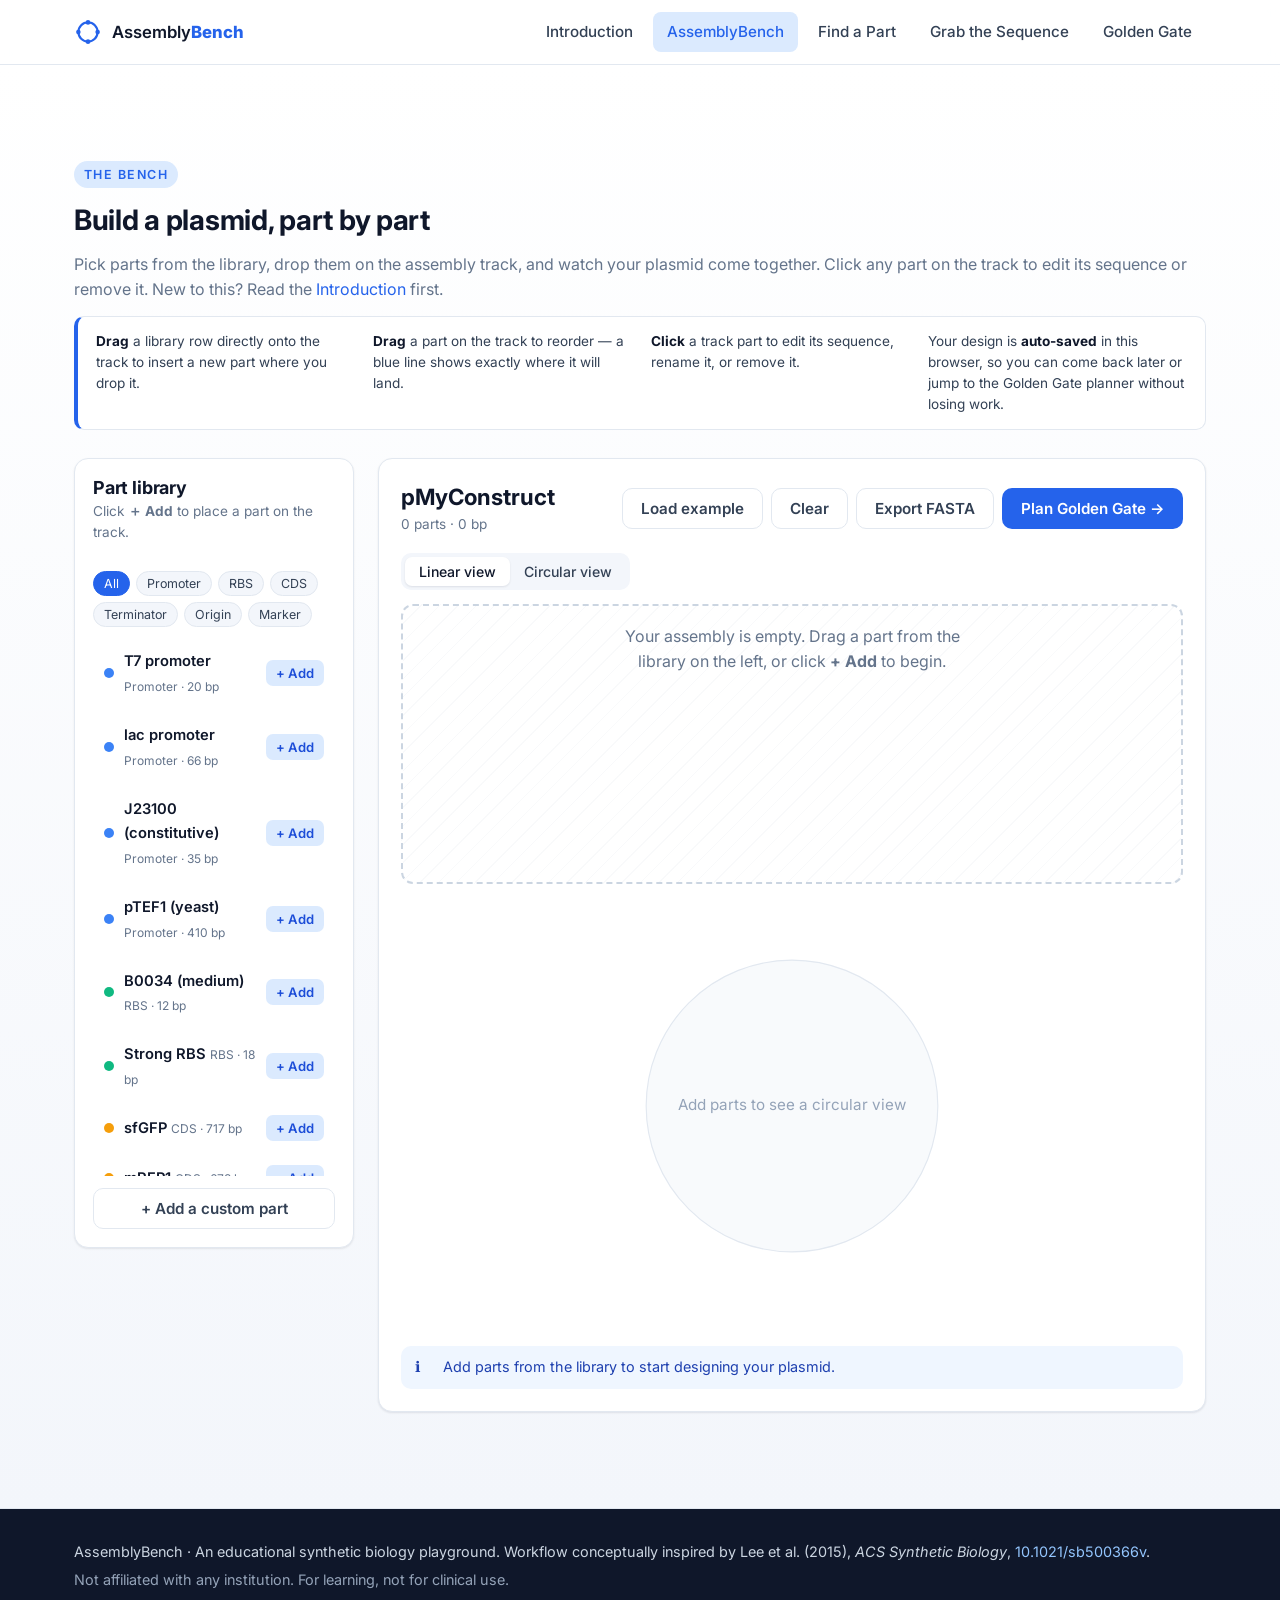
==== commit adb9d841: "Add primer Tms, domestication helper, stocks, CSV export, and DnD preview Bench: - Drag from the lib" ====
--- a/bench.html
+++ b/bench.html
@@ -46,6 +46,12 @@
     <p class="eyebrow">The Bench</p>
     <h2>Build a plasmid, part by part</h2>
     <p class="muted">Pick parts from the library, drop them on the assembly track, and watch your plasmid come together. Click any part on the track to edit its sequence or remove it. New to this? Read the <a href="index.html">Introduction</a> first.</p>
+    <ul class="bench-tips muted small">
+      <li><strong>Drag</strong> a library row directly onto the track to insert a new part where you drop it.</li>
+      <li><strong>Drag</strong> a part on the track to reorder — a blue line shows exactly where it will land.</li>
+      <li><strong>Click</strong> a track part to edit its sequence, rename it, or remove it.</li>
+      <li>Your design is <strong>auto-saved</strong> in this browser, so you can come back later or jump to the Golden Gate planner without losing work.</li>
+    </ul>
 
     <div class="bench-grid">
 
@@ -87,9 +93,11 @@
           <button class="view-tab" data-view="circular">Circular view</button>
         </div>
 
+        <p class="bench-notice" id="benchNotice" role="status" aria-live="polite"></p>
+
         <div class="track-wrap" id="trackWrap">
           <div class="track" id="track" data-empty="true">
-            <p class="track-empty">Your assembly is empty. Add parts from the library on the left to begin.</p>
+            <p class="track-empty">Your assembly is empty. Drag a part from the library on the left, or click <strong>+ Add</strong> to begin.</p>
           </div>
         </div>
 
--- a/styles.css
+++ b/styles.css
@@ -60,7 +60,13 @@
 .muted { color: var(--muted); }
 .small { font-size: .85rem; }
 
-code, pre { font-family: var(--font-mono); font-size: .9em; }
+code, pre {
+  font-family: var(--font-mono);
+  font-size: .9em;
+  /* slashed zero so 0 vs 8 vs O is clear in DNA/numeric output everywhere */
+  font-feature-settings: 'zero' 1, 'tnum' 1, 'ss01' 1;
+  font-variant-numeric: tabular-nums slashed-zero;
+}
 code { background: var(--bg-soft); padding: 1px 6px; border-radius: 5px; }
 
 .container { max-width: 1180px; margin: 0 auto; padding: 0 24px; }
@@ -340,6 +346,37 @@
 /* ============ BENCH ============ */
 .section-bench { background: linear-gradient(180deg, #fff 0%, var(--bg-soft) 100%); }
 
+.bench-tips {
+  list-style: none;
+  padding: 14px 18px;
+  margin: 14px 0 0;
+  background: #fff;
+  border: 1px solid var(--line);
+  border-left: 4px solid var(--brand);
+  border-radius: 10px;
+  display: grid;
+  grid-template-columns: repeat(auto-fit, minmax(220px, 1fr));
+  gap: 6px 18px;
+}
+.bench-tips li { color: var(--ink-2); }
+.bench-tips strong { color: var(--ink); }
+
+.bench-notice {
+  margin: 0 0 12px;
+  padding: 8px 12px;
+  background: #ecfdf5;
+  color: #065f46;
+  border-radius: 8px;
+  font-size: .88rem;
+  font-weight: 500;
+  display: none;
+}
+.bench-notice.is-visible { display: block; animation: noticeIn .25s ease-out; }
+@keyframes noticeIn {
+  from { opacity: 0; transform: translateY(-4px); }
+  to   { opacity: 1; transform: translateY(0); }
+}
+
 .bench-grid {
   display: grid;
   grid-template-columns: 280px 1fr;
@@ -401,7 +438,10 @@
   border: 1px solid transparent;
   cursor: default;
 }
+.library-item { cursor: grab; }
+.library-item:active { cursor: grabbing; }
 .library-item:hover { background: var(--bg-soft); }
+.library-item.dragging { opacity: .5; }
 .library-item .li-swatch {
   width: 10px;
   height: 10px;
@@ -485,6 +525,7 @@
 /* Linear track */
 .track-wrap { flex: 1; min-height: 0; }
 .track {
+  position: relative;
   border: 2px dashed var(--line-2);
   border-radius: 12px;
   background:
@@ -499,6 +540,35 @@
   align-items: center;
   transition: background .15s ease, border-color .15s ease;
 }
+
+/* Drag-and-drop insertion marker */
+.track-drop-marker {
+  position: absolute;
+  top: 12px;
+  bottom: 12px;
+  width: 4px;
+  border-radius: 2px;
+  background: var(--brand);
+  box-shadow: 0 0 0 4px rgba(37,99,235,.18);
+  transform: translateX(-50%);
+  pointer-events: none;
+  opacity: 0;
+  transition: opacity .12s ease, left .08s ease;
+}
+.track-drop-marker.is-visible { opacity: 1; }
+.track-drop-marker::before,
+.track-drop-marker::after {
+  content: '';
+  position: absolute;
+  left: 50%;
+  transform: translateX(-50%);
+  width: 0;
+  height: 0;
+  border-left: 6px solid transparent;
+  border-right: 6px solid transparent;
+}
+.track-drop-marker::before { top: -8px;  border-top: 8px solid var(--brand); transform: translateX(-50%) rotate(180deg); }
+.track-drop-marker::after  { bottom: -8px; border-top: 8px solid var(--brand); }
 .track[data-empty="true"] {
   align-items: center;
   justify-content: center;
@@ -946,6 +1016,11 @@
   vertical-align: top;
 }
 .gg-table tbody tr:last-child td { border-bottom: 0; }
+/* Pair rows for fwd/rev primers — light divider between pairs */
+.gg-table tbody .gg-primer-row td { border-bottom: 1px dashed var(--line); }
+.gg-table tbody .gg-primer-row:nth-of-type(2n) td:not(.gg-primer-idx):not(.gg-primer-name) {
+  border-bottom: 2px solid var(--line);
+}
 .gg-table code {
   font-size: .8rem;
   background: var(--bg-soft);
@@ -956,6 +1031,128 @@
   max-width: 360px;
 }
 #ggCopyPrimersBtn { margin-top: 12px; }
+
+.gg-row-actions {
+  display: flex;
+  flex-wrap: wrap;
+  gap: 10px;
+  margin-top: 12px;
+}
+
+.gg-table .th-sub {
+  display: block;
+  font-size: .7rem;
+  font-weight: 400;
+  color: var(--muted);
+  text-transform: none;
+  letter-spacing: 0;
+  margin-top: 2px;
+}
+.gg-dir {
+  display: inline-block;
+  font-family: var(--font-mono);
+  font-size: .72rem;
+  font-weight: 700;
+  padding: 2px 8px;
+  border-radius: 999px;
+  letter-spacing: .04em;
+}
+.gg-dir-fwd { background: #dbeafe; color: var(--brand-dark); }
+.gg-dir-rev { background: #fef3c7; color: #92400e; }
+.gg-primer-idx { font-weight: 700; color: var(--ink); }
+.gg-primer-name { min-width: 140px; }
+.gg-primer-seq { font-size: .78rem; }
+.gg-primer-len, .gg-primer-tm, .gg-primer-hp {
+  font-family: var(--font-mono);
+  font-size: .82rem;
+  white-space: nowrap;
+  font-feature-settings: 'zero' 1, 'tnum' 1, 'ss01' 1;
+  font-variant-numeric: tabular-nums slashed-zero;
+}
+
+/* Domestication helper */
+.gg-help {
+  margin: 0 0 14px;
+  padding: 14px 18px;
+  background: #fff;
+  border: 1px solid var(--line);
+  border-left: 4px solid var(--brand);
+  border-radius: 10px;
+}
+.gg-help summary {
+  font-weight: 600;
+  color: var(--ink);
+  cursor: pointer;
+}
+.gg-help summary::marker { color: var(--brand); }
+.gg-help-list {
+  margin: 10px 0 0;
+  padding-left: 22px;
+  color: var(--ink-2);
+  font-size: .92rem;
+}
+.gg-help-list li { margin-bottom: 6px; }
+
+.gg-domestication {
+  margin: 4px 0 14px;
+  padding: 14px 16px 16px;
+  background: #fff;
+  border: 1px solid var(--line);
+  border-radius: 10px;
+  display: flex;
+  flex-direction: column;
+  gap: 10px;
+}
+.gg-suggest {
+  border: 1px solid var(--line);
+  border-radius: 8px;
+  padding: 10px 12px;
+  background: var(--bg-soft);
+}
+.gg-suggest-head {
+  display: flex;
+  gap: 10px;
+  align-items: baseline;
+  margin-bottom: 6px;
+}
+.gg-suggest-num {
+  font-family: var(--font-mono);
+  font-size: .8rem;
+  font-weight: 700;
+  background: var(--brand);
+  color: #fff;
+  padding: 2px 8px;
+  border-radius: 999px;
+}
+.gg-suggest-loc { font-size: .9rem; color: var(--ink-2); }
+.gg-suggest-body { font-size: .9rem; color: var(--ink-2); display: flex; flex-direction: column; gap: 6px; }
+.gg-suggest-seq {
+  display: flex;
+  gap: 10px;
+  align-items: baseline;
+  flex-wrap: wrap;
+}
+.gg-suggest-tag {
+  font-size: .7rem;
+  font-weight: 700;
+  text-transform: uppercase;
+  letter-spacing: .08em;
+  color: var(--muted);
+  min-width: 50px;
+}
+.gg-suggest-seq code {
+  font-size: .85rem;
+  background: #0f172a;
+  color: #e2e8f0;
+  padding: 6px 10px;
+  border-radius: 6px;
+  letter-spacing: .04em;
+  font-feature-settings: 'zero' 1, 'tnum' 1, 'ss01' 1;
+  font-variant-numeric: tabular-nums slashed-zero;
+}
+.gg-suggest-seq code .site { background: rgba(239, 68, 68, .35); color: #fecaca; padding: 0 1px; }
+.gg-suggest-seq code .mut  { background: rgba(16, 185, 129, .35); color: #d1fae5; padding: 0 1px; font-weight: 700; }
+.btn-block-sm { align-self: flex-start; }
 
 /* Scan */
 .gg-scan { display: flex; flex-direction: column; gap: 8px; margin-top: 12px; }
@@ -988,10 +1185,69 @@
   box-shadow: var(--shadow-sm);
 }
 .gg-protocol-card h4 { margin: 0 0 10px; }
-.gg-recipe { width: 100%; border-collapse: collapse; font-size: .9rem; }
-.gg-recipe td { padding: 6px 0; border-bottom: 1px dashed var(--line); color: var(--ink-2); }
-.gg-recipe td:last-child { text-align: right; font-family: var(--font-mono); color: var(--ink); white-space: nowrap; }
-.gg-recipe tr:last-child td { border-bottom: 0; }
+.gg-recipe { width: 100%; border-collapse: collapse; font-size: .92rem; }
+.gg-recipe th {
+  text-align: left;
+  font-size: .75rem;
+  font-weight: 600;
+  letter-spacing: .04em;
+  text-transform: uppercase;
+  color: var(--muted);
+  padding: 6px 8px;
+  border-bottom: 1px solid var(--line);
+}
+.gg-recipe td {
+  padding: 8px;
+  border-bottom: 1px dashed var(--line);
+  color: var(--ink-2);
+  vertical-align: top;
+}
+.gg-recipe td:nth-child(3),
+.gg-recipe td:nth-child(4) {
+  text-align: right;
+  font-family: var(--font-mono);
+  color: var(--ink);
+  white-space: nowrap;
+  font-weight: 600;
+  /* Slashed zero + tabular figures so 0 and 8 are unmistakable in volumes. */
+  font-feature-settings: 'zero' 1, 'tnum' 1, 'ss01' 1;
+  font-variant-numeric: tabular-nums slashed-zero;
+  font-size: 1rem;
+  letter-spacing: .01em;
+}
+.gg-recipe td:nth-child(2) {
+  font-family: var(--font-mono);
+  font-size: .85rem;
+  color: var(--ink-2);
+  font-feature-settings: 'zero' 1, 'tnum' 1, 'ss01' 1;
+  font-variant-numeric: tabular-nums slashed-zero;
+}
+.gg-recipe tbody tr:last-child td { border-bottom: 0; }
+.gg-recipe tr.gg-recipe-total td {
+  border-top: 2px solid var(--line);
+  border-bottom: 0;
+  padding-top: 10px;
+  font-weight: 700;
+  color: var(--ink);
+}
+
+/* Stock prep list */
+.gg-stock-list {
+  list-style: none;
+  padding: 0;
+  margin: 0;
+  display: flex;
+  flex-direction: column;
+  gap: 8px;
+}
+.gg-stock-list li {
+  padding: 8px 10px;
+  border-radius: 8px;
+  background: var(--bg-soft);
+  font-size: .9rem;
+  color: var(--ink-2);
+}
+.gg-protocol-mix { grid-column: 1 / -1; }
 .gg-cycle, .gg-protocol-card ol {
   margin: 0;
   padding-left: 18px;
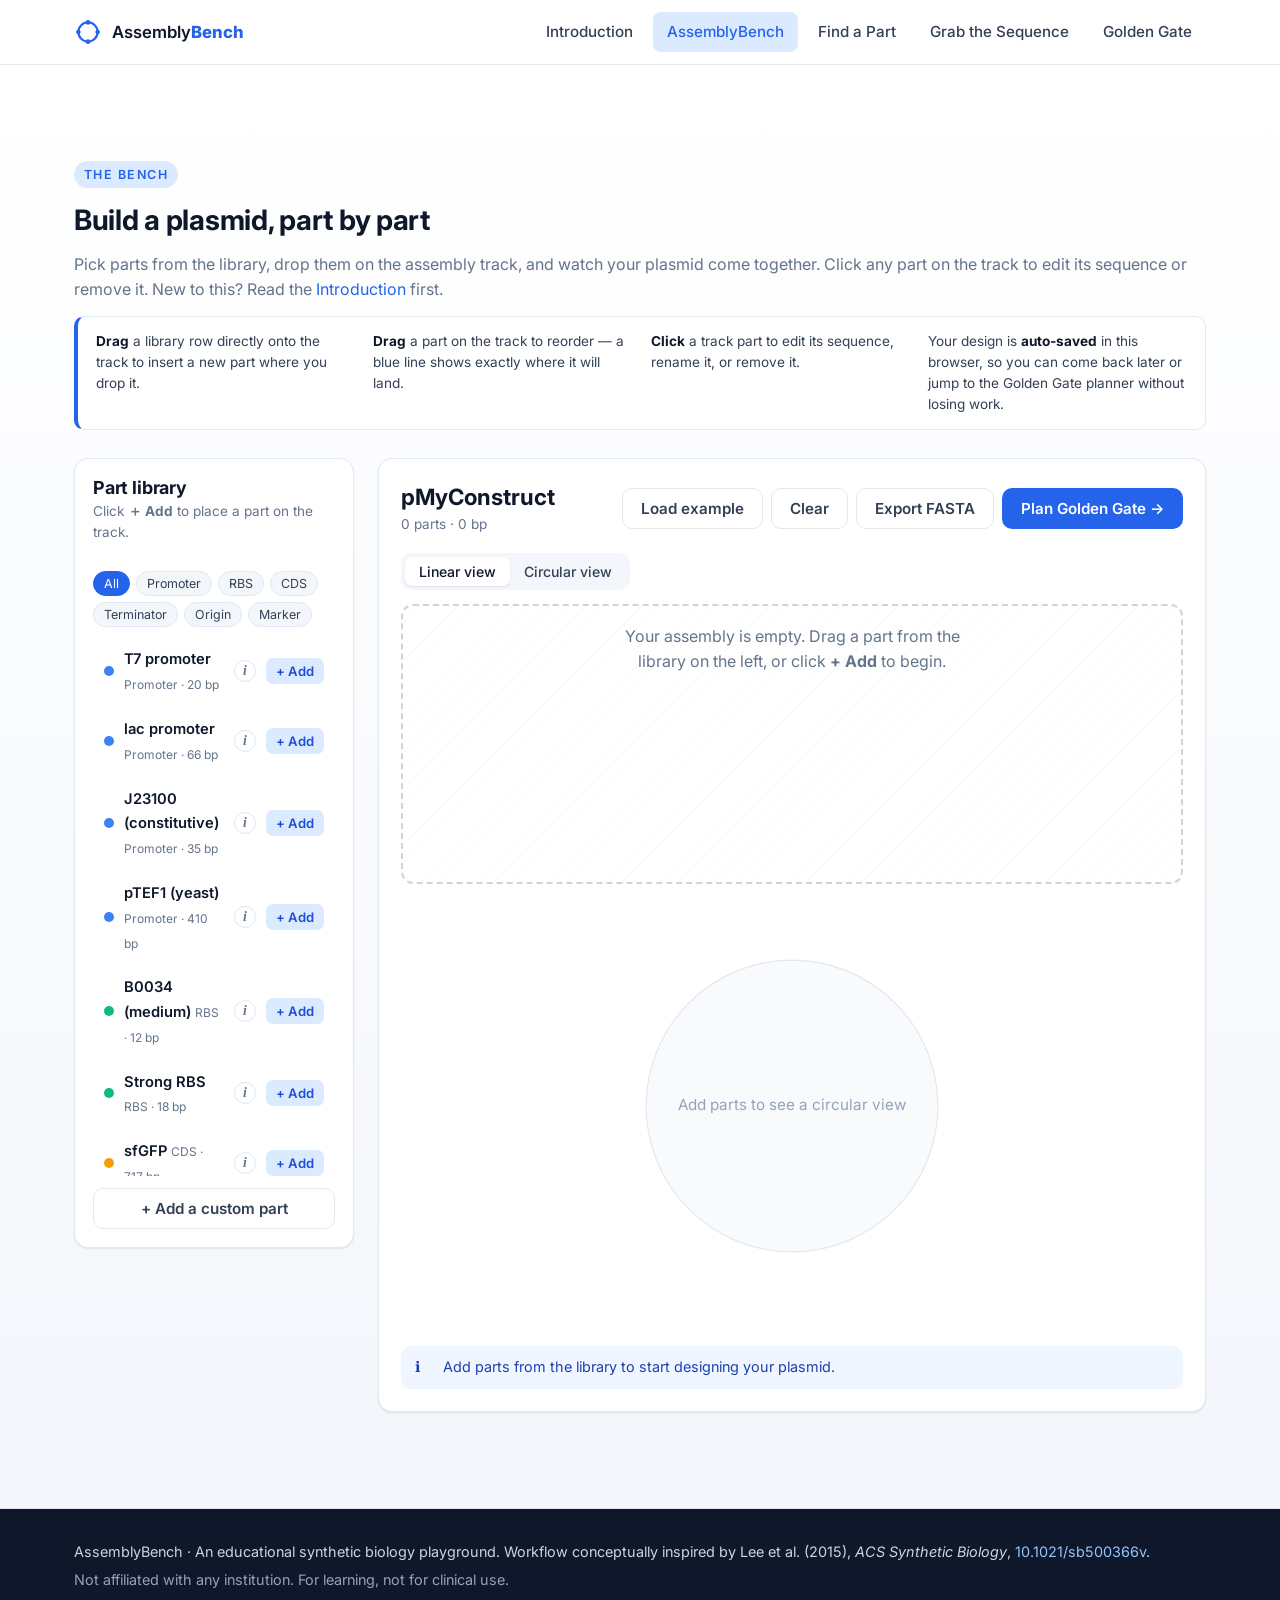
==== commit d7e13040: "Add drag-to-discard zone and fix multi-row drop position The insertion-index calculation only looked" ====
--- a/bench.html
+++ b/bench.html
@@ -101,6 +101,17 @@
           </div>
         </div>
 
+        <div class="discard-zone" id="discardZone" aria-hidden="true">
+          <svg class="discard-icon" viewBox="0 0 24 24" width="22" height="22" fill="none" stroke="currentColor" stroke-width="2" stroke-linecap="round" stroke-linejoin="round" aria-hidden="true">
+            <polyline points="3 6 5 6 21 6"/>
+            <path d="M19 6l-1 14a2 2 0 0 1-2 2H8a2 2 0 0 1-2-2L5 6"/>
+            <line x1="10" y1="11" x2="10" y2="17"/>
+            <line x1="14" y1="11" x2="14" y2="17"/>
+            <path d="M8 6V4a2 2 0 0 1 2-2h4a2 2 0 0 1 2 2v2"/>
+          </svg>
+          <span>Drop here to remove this part from your design</span>
+        </div>
+
         <div class="circular-wrap" id="circularWrap" hidden>
           <svg id="circularSvg" viewBox="-180 -180 360 360" role="img" aria-label="Circular plasmid view"></svg>
         </div>
--- a/styles.css
+++ b/styles.css
@@ -431,17 +431,49 @@
 }
 .library-item {
   display: flex;
-  align-items: center;
-  gap: 10px;
-  padding: 8px 10px;
+  flex-direction: column;
+  gap: 0;
+  padding: 6px 10px;
   border-radius: 10px;
   border: 1px solid transparent;
-  cursor: default;
-}
-.library-item { cursor: grab; }
+  cursor: grab;
+}
 .library-item:active { cursor: grabbing; }
 .library-item:hover { background: var(--bg-soft); }
 .library-item.dragging { opacity: .5; }
+.library-item.is-expanded { background: var(--bg-soft); border-color: var(--line); }
+.library-item .li-row {
+  display: flex;
+  align-items: center;
+  gap: 10px;
+}
+.library-item .li-summary {
+  margin-top: 6px;
+  padding: 8px 10px 4px;
+  border-top: 1px dashed var(--line);
+  font-size: .82rem;
+  color: var(--ink-2);
+}
+.library-item .li-summary p { margin: 0 0 4px; }
+.library-item .li-info {
+  background: transparent;
+  border: 1px solid var(--line);
+  color: var(--muted);
+  width: 22px;
+  height: 22px;
+  border-radius: 50%;
+  font-family: 'Times New Roman', serif;
+  font-style: italic;
+  font-size: .85rem;
+  font-weight: 700;
+  cursor: pointer;
+  padding: 0;
+  display: inline-flex;
+  align-items: center;
+  justify-content: center;
+}
+.library-item .li-info:hover { color: var(--brand); border-color: var(--brand); background: #fff; }
+.library-item.is-expanded .li-info { color: var(--brand); border-color: var(--brand); }
 .library-item .li-swatch {
   width: 10px;
   height: 10px;
@@ -541,34 +573,101 @@
   transition: background .15s ease, border-color .15s ease;
 }
 
-/* Drag-and-drop insertion marker */
-.track-drop-marker {
-  position: absolute;
-  top: 12px;
-  bottom: 12px;
-  width: 4px;
-  border-radius: 2px;
-  background: var(--brand);
-  box-shadow: 0 0 0 4px rgba(37,99,235,.18);
-  transform: translateX(-50%);
+/* Floating drag preview that follows the cursor */
+.drag-follower {
+  position: fixed;
+  z-index: 200;
+  top: 0;
+  left: 0;
   pointer-events: none;
   opacity: 0;
-  transition: opacity .12s ease, left .08s ease;
-}
-.track-drop-marker.is-visible { opacity: 1; }
-.track-drop-marker::before,
-.track-drop-marker::after {
-  content: '';
-  position: absolute;
-  left: 50%;
-  transform: translateX(-50%);
-  width: 0;
-  height: 0;
-  border-left: 6px solid transparent;
-  border-right: 6px solid transparent;
-}
-.track-drop-marker::before { top: -8px;  border-top: 8px solid var(--brand); transform: translateX(-50%) rotate(180deg); }
-.track-drop-marker::after  { bottom: -8px; border-top: 8px solid var(--brand); }
+  transform: translateZ(0) scale(.98);
+  transition: opacity .08s ease, transform .08s ease;
+  filter: drop-shadow(0 10px 22px rgba(15,23,42,.22));
+}
+.drag-follower.is-visible {
+  opacity: 1;
+  transform: translateZ(0) scale(1);
+}
+.drag-follower .track-part-ghost {
+  display: inline-flex;
+  align-items: center;
+  gap: 6px;
+  padding: 8px 14px 8px 8px;
+  background: #fff;
+  border: 1.5px solid var(--c);
+  border-left: 6px solid var(--c);
+  border-radius: 10px;
+  font-size: .9rem;
+  font-weight: 500;
+  color: var(--ink);
+  white-space: nowrap;
+}
+.drag-follower .tp-type {
+  font-size: .68rem;
+  text-transform: uppercase;
+  letter-spacing: .08em;
+  color: var(--c);
+  font-weight: 700;
+  margin-right: 4px;
+}
+.drag-follower .tp-bp {
+  font-family: var(--font-mono);
+  font-size: .72rem;
+  color: var(--muted);
+  margin-left: 6px;
+  font-feature-settings: 'zero' 1, 'tnum' 1, 'ss01' 1;
+  font-variant-numeric: tabular-nums slashed-zero;
+}
+
+/* Drop-position placeholder: a chip-shaped dimmed ghost slotted into the
+   track at the projected drop index so other parts visibly shift to make
+   room. Sits in the flex flow so the layout reflows naturally. */
+.track-part-placeholder {
+  display: inline-flex;
+  align-items: center;
+  gap: 6px;
+  padding: 8px 14px 8px 8px;
+  border-radius: 10px;
+  border: 2px dashed var(--c, var(--brand));
+  background: rgba(37, 99, 235, .06);
+  color: var(--ink-2);
+  font-size: .9rem;
+  font-weight: 500;
+  opacity: 0;
+  transform: scale(.96);
+  transition: opacity .12s ease, transform .12s ease;
+  pointer-events: none;
+  user-select: none;
+}
+.track-part-placeholder.is-visible {
+  opacity: 1;
+  transform: scale(1);
+}
+.track-part-placeholder .tp-type {
+  font-size: .68rem;
+  text-transform: uppercase;
+  letter-spacing: .08em;
+  color: var(--c);
+  font-weight: 700;
+  margin-right: 4px;
+  opacity: .8;
+}
+.track-part-placeholder .tp-bp {
+  font-family: var(--font-mono);
+  font-size: .72rem;
+  color: var(--muted);
+  margin-left: 6px;
+  font-feature-settings: 'zero' 1, 'tnum' 1, 'ss01' 1;
+  font-variant-numeric: tabular-nums slashed-zero;
+}
+
+/* When reordering an existing track part, dim the original in place — matching
+   the way a library item dims while being dragged — and let the placeholder
+   show where the part will land. */
+.track-part.is-source-hidden {
+  opacity: .5;
+}
 .track[data-empty="true"] {
   align-items: center;
   justify-content: center;
@@ -617,7 +716,6 @@
   transform: rotate(45deg);
   margin-left: 6px;
 }
-.track-part.dragging { opacity: .5; }
 .track-part .tp-type {
   font-size: .68rem;
   text-transform: uppercase;
@@ -632,6 +730,30 @@
   color: var(--muted);
   margin-left: 6px;
 }
+
+/* Drop-to-discard target — only present while a track part is being dragged. */
+.discard-zone {
+  display: none;
+  align-items: center;
+  justify-content: center;
+  gap: 10px;
+  margin-top: 12px;
+  padding: 14px 16px;
+  border: 2px dashed var(--line-2);
+  border-radius: 12px;
+  background: #fff;
+  color: var(--muted);
+  font-size: .92rem;
+  font-weight: 500;
+  transition: border-color .15s ease, color .15s ease, background .15s ease;
+}
+.discard-zone.is-active { display: flex; }
+.discard-zone.is-drop-target {
+  border-color: #ef4444;
+  color: #ef4444;
+  background: rgba(239, 68, 68, .06);
+}
+.discard-zone .discard-icon { flex: 0 0 auto; }
 
 .track-divider {
   align-self: stretch;
